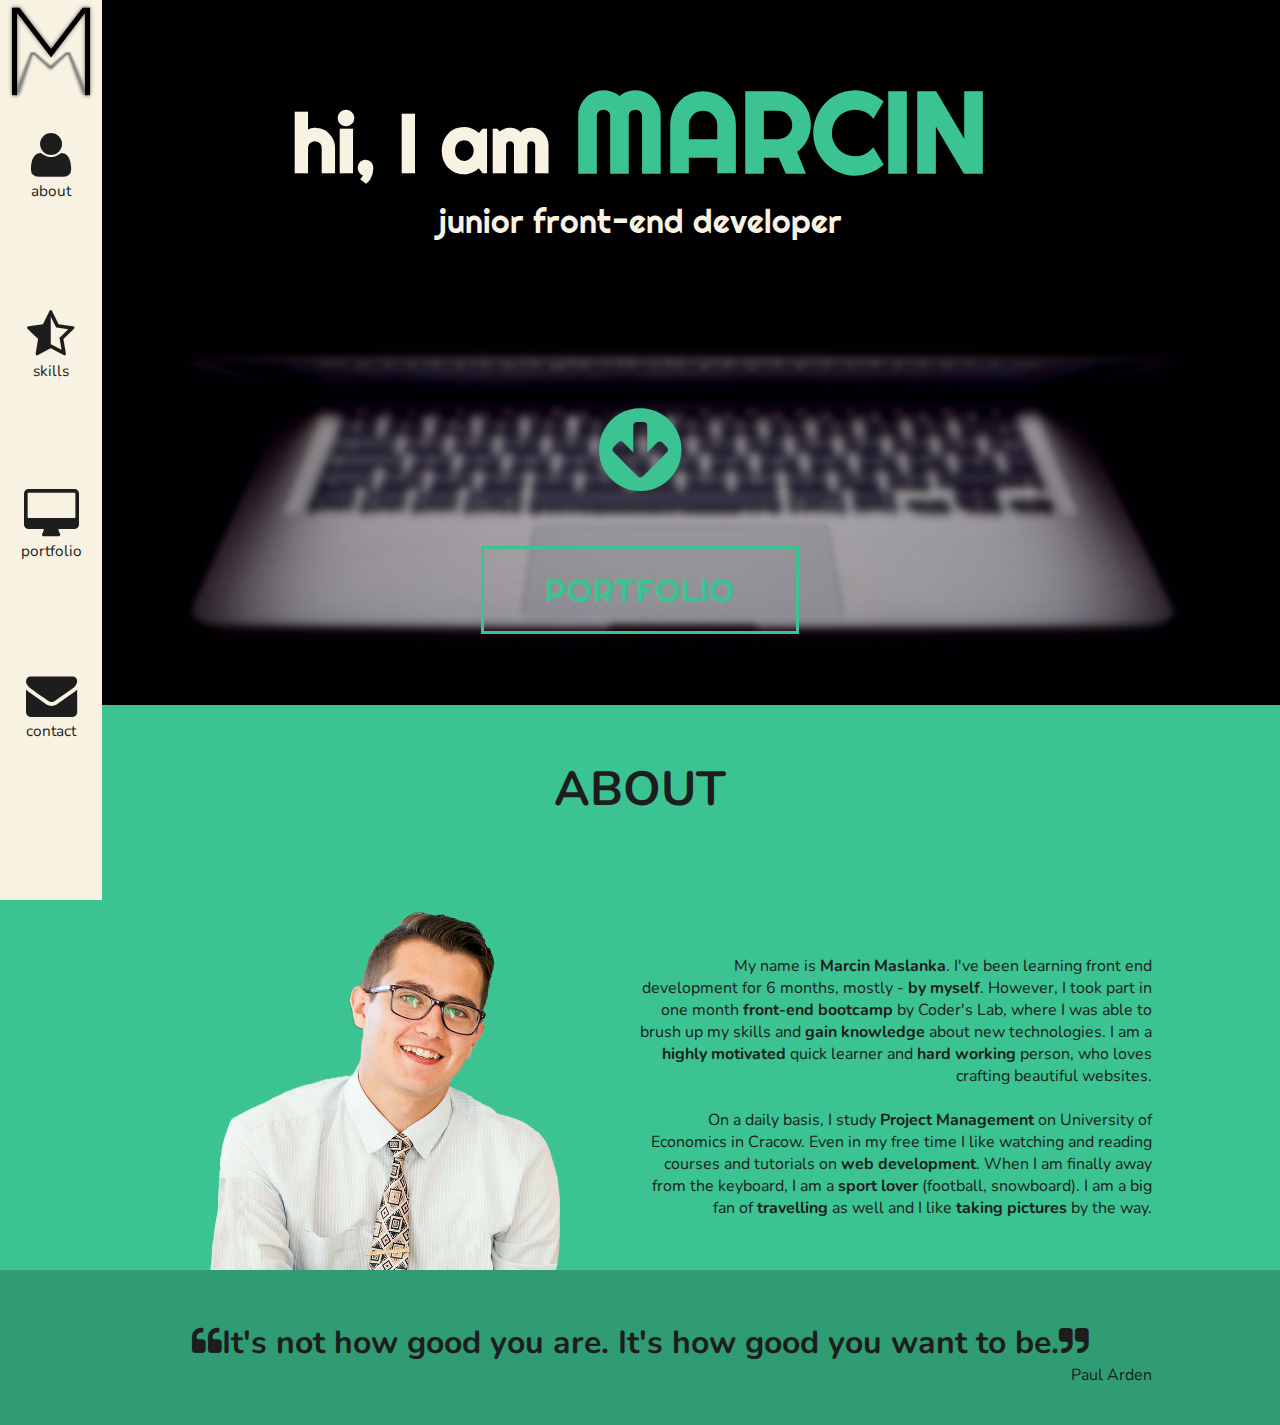
==== home.html @ 51ccf6ca "7 added header with navigation and about section" ====
<!DOCTYPE html>
<html lang="en">
<head>
    <meta charset="UTF-8">
    <title>Marcin Maslanka || Portfolio</title>
    <meta name="author" content="Marcin Maslanka">
    <meta name="description" content="My latest Portfolio website, where I want to show off my front-end development skills.">
    <meta name="keywords" content="front-end, web-design, portfolio, Poland, Cracow, HTML, CSS, javaScript, jQuery">
    <meta name="viewport" content="width=device-width, initial-scale=1.0">
    <link href='https://fonts.googleapis.com/css?family=Nunito:300|Righteous' rel='stylesheet' type='text/css'>
    <link  href="css/style.css" rel="stylesheet">
    <link href="css/font-awesome.min.css" rel="stylesheet">
    <script src="js/jquery-2.1.4.js" type="text/javascript"></script>
    <script src="js/app.js" type="text/javascript"></script>
</head>
<body>

    <nav class="nav-bar">
        <div class="main-logo"><a href="#top"><img src="assets/images/MMlogo.png"></a></div>
        <ul class="menu">
            <li><a href="#about"><i class="fa fa-user"></i>about</a></li>
            <li><a href="#skills"><i class="fa fa-star-half-o"></i>skills</a></li>
            <li><a href="#portfolio"><i class="fa fa-desktop"></i>portfolio</a></li>
            <li><a href="#contact"><i class="fa fa-envelope"></i>contact</a></li>
        </ul>
    </nav>

    <header class="hero" id="top">
        <div class="wrapper">
            <div class="main-header">
                <h1>hi, I am <span>Marcin</span></h1>
                <p>junior front-end developer</p>
                <a href="#about"><i class="fa fa-arrow-circle-down arrow-down"></i></a>
                <a href="#portfolio" class="portfolioBtn">portfolio</a>
            </div>
        </div>
    </header>

    <section class="about" id="about">
        <div class="wrapper">

            <div class="about-content">
                <h2>about</h2>
                <div class="about-flex">
                    <div class="about-image">
                        <img src="assets/images/marcin.png" alt="Marcin Maslanka">
                    </div>
                    <div class="about-text">
                        <p>My name is <strong>Marcin Maslanka</strong>. I've been learning front end development for 6 months, mostly - <strong>by myself</strong>. However, I took part in one month <strong>front-end bootcamp</strong> by Coder's Lab, where I was able to brush up my skills and <strong>gain knowledge</strong> about new technologies. I am a <strong>highly motivated</strong> quick learner and <strong>hard working</strong> person, who loves crafting beautiful websites.</p><br>
                        <p>On a daily basis, I study <strong>Project Management</strong> on University of Economics in Cracow. Even in my free time I like watching and reading courses and tutorials on <strong>web development</strong>. When I am finally away from the keyboard, I am a <strong>sport lover</strong> (football, snowboard). I am a big fan of <strong>travelling</strong> as well and I like <strong>taking pictures</strong> by the way.</p>
                    </div>
                </div>
            </div>

        </div>
        <div class="about-quote">
            <blockquote class="wrapper">
                <p>
                    <i class="fa fa-quote-left"></i>It's not how good you are. It's how good you want to be.<i class="fa fa-quote-right"></i>
                </p>
                <footer>Paul Arden</footer>
            </blockquote>
        </div>
    </section>


</body>
</html>
---- css/style.css ----
/*===== PARTIALS ======*/
/*! normalize.css v3.0.2 | MIT License | git.io/normalize */
/**
 * 1. Set default font family to sans-serif.
 * 2. Prevent iOS text size adjust after orientation change, without disabling
 *    user zoom.
 */
html {
  font-family: sans-serif;
  /* 1 */
  -ms-text-size-adjust: 100%;
  /* 2 */
  -webkit-text-size-adjust: 100%;
  /* 2 */
}

/**
 * Remove default margin.
 */
body {
  margin: 0;
}

/* HTML5 display definitions
   ========================================================================== */
/**
 * Correct `block` display not defined for any HTML5 element in IE 8/9.
 * Correct `block` display not defined for `details` or `summary` in IE 10/11
 * and Firefox.
 * Correct `block` display not defined for `main` in IE 11.
 */
article,
aside,
details,
figcaption,
figure,
footer,
header,
hgroup,
main,
menu,
nav,
section,
summary {
  display: block;
}

/**
 * 1. Correct `inline-block` display not defined in IE 8/9.
 * 2. Normalize vertical alignment of `progress` in Chrome, Firefox, and Opera.
 */
audio,
canvas,
progress,
video {
  display: inline-block;
  /* 1 */
  vertical-align: baseline;
  /* 2 */
}

/**
 * Prevent modern browsers from displaying `audio` without controls.
 * Remove excess height in iOS 5 devices.
 */
audio:not([controls]) {
  display: none;
  height: 0;
}

/**
 * Address `[hidden]` styling not present in IE 8/9/10.
 * Hide the `template` element in IE 8/9/11, Safari, and Firefox < 22.
 */
[hidden],
template {
  display: none;
}

/* Links
   ========================================================================== */
/**
 * Remove the gray background color from active links in IE 10.
 */
a {
  background-color: transparent;
}

/**
 * Improve readability when focused and also mouse hovered in all browsers.
 */
a:active,
a:hover {
  outline: 0;
}

/* Text-level semantics
   ========================================================================== */
/**
 * Address styling not present in IE 8/9/10/11, Safari, and Chrome.
 */
abbr[title] {
  border-bottom: 1px dotted;
}

/**
 * Address style set to `bolder` in Firefox 4+, Safari, and Chrome.
 */
b,
strong {
  font-weight: bold;
}

/**
 * Address styling not present in Safari and Chrome.
 */
dfn {
  font-style: italic;
}

/**
 * Address variable `h1` font-size and margin within `section` and `article`
 * contexts in Firefox 4+, Safari, and Chrome.
 */
h1 {
  font-size: 2em;
  margin: 0.67em 0;
}

/**
 * Address styling not present in IE 8/9.
 */
mark {
  background: #ff0;
  color: #000;
}

/**
 * Address inconsistent and variable font size in all browsers.
 */
small {
  font-size: 80%;
}

/**
 * Prevent `sub` and `sup` affecting `line-height` in all browsers.
 */
sub,
sup {
  font-size: 75%;
  line-height: 0;
  position: relative;
  vertical-align: baseline;
}

sup {
  top: -0.5em;
}

sub {
  bottom: -0.25em;
}

/* Embedded content
   ========================================================================== */
/**
 * Remove border when inside `a` element in IE 8/9/10.
 */
img {
  border: 0;
}

/**
 * Correct overflow not hidden in IE 9/10/11.
 */
svg:not(:root) {
  overflow: hidden;
}

/* Grouping content
   ========================================================================== */
/**
 * Address margin not present in IE 8/9 and Safari.
 */
figure {
  margin: 1em 40px;
}

/**
 * Address differences between Firefox and other browsers.
 */
hr {
  -moz-box-sizing: content-box;
  box-sizing: content-box;
  height: 0;
}

/**
 * Contain overflow in all browsers.
 */
pre {
  overflow: auto;
}

/**
 * Address odd `em`-unit font size rendering in all browsers.
 */
code,
kbd,
pre,
samp {
  font-family: monospace, monospace;
  font-size: 1em;
}

/* Forms
   ========================================================================== */
/**
 * Known limitation: by default, Chrome and Safari on OS X allow very limited
 * styling of `select`, unless a `border` property is set.
 */
/**
 * 1. Correct color not being inherited.
 *    Known issue: affects color of disabled elements.
 * 2. Correct font properties not being inherited.
 * 3. Address margins set differently in Firefox 4+, Safari, and Chrome.
 */
button,
input,
optgroup,
select,
textarea {
  color: inherit;
  /* 1 */
  font: inherit;
  /* 2 */
  margin: 0;
  /* 3 */
}

/**
 * Address `overflow` set to `hidden` in IE 8/9/10/11.
 */
button {
  overflow: visible;
}

/**
 * Address inconsistent `text-transform` inheritance for `button` and `select`.
 * All other form control elements do not inherit `text-transform` values.
 * Correct `button` style inheritance in Firefox, IE 8/9/10/11, and Opera.
 * Correct `select` style inheritance in Firefox.
 */
button,
select {
  text-transform: none;
}

/**
 * 1. Avoid the WebKit bug in Android 4.0.* where (2) destroys native `audio`
 *    and `video` controls.
 * 2. Correct inability to style clickable `input` types in iOS.
 * 3. Improve usability and consistency of cursor style between image-type
 *    `input` and others.
 */
button,
html input[type="button"],
input[type="reset"],
input[type="submit"] {
  -webkit-appearance: button;
  /* 2 */
  cursor: pointer;
  /* 3 */
}

/**
 * Re-set default cursor for disabled elements.
 */
button[disabled],
html input[disabled] {
  cursor: default;
}

/**
 * Remove inner padding and border in Firefox 4+.
 */
button::-moz-focus-inner,
input::-moz-focus-inner {
  border: 0;
  padding: 0;
}

/**
 * Address Firefox 4+ setting `line-height` on `input` using `!important` in
 * the UA stylesheet.
 */
input {
  line-height: normal;
}

/**
 * It's recommended that you don't attempt to style these elements.
 * Firefox's implementation doesn't respect box-sizing, padding, or width.
 *
 * 1. Address box sizing set to `content-box` in IE 8/9/10.
 * 2. Remove excess padding in IE 8/9/10.
 */
input[type="checkbox"],
input[type="radio"] {
  box-sizing: border-box;
  /* 1 */
  padding: 0;
  /* 2 */
}

/**
 * Fix the cursor style for Chrome's increment/decrement buttons. For certain
 * `font-size` values of the `input`, it causes the cursor style of the
 * decrement button to change from `default` to `text`.
 */
input[type="number"]::-webkit-inner-spin-button,
input[type="number"]::-webkit-outer-spin-button {
  height: auto;
}

/**
 * 1. Address `appearance` set to `searchfield` in Safari and Chrome.
 * 2. Address `box-sizing` set to `border-box` in Safari and Chrome
 *    (include `-moz` to future-proof).
 */
input[type="search"] {
  -webkit-appearance: textfield;
  /* 1 */
  -moz-box-sizing: content-box;
  -webkit-box-sizing: content-box;
  /* 2 */
  box-sizing: content-box;
}

/**
 * Remove inner padding and search cancel button in Safari and Chrome on OS X.
 * Safari (but not Chrome) clips the cancel button when the search input has
 * padding (and `textfield` appearance).
 */
input[type="search"]::-webkit-search-cancel-button,
input[type="search"]::-webkit-search-decoration {
  -webkit-appearance: none;
}

/**
 * Define consistent border, margin, and padding.
 */
fieldset {
  border: 1px solid #c0c0c0;
  margin: 0 2px;
  padding: 0.35em 0.625em 0.75em;
}

/**
 * 1. Correct `color` not being inherited in IE 8/9/10/11.
 * 2. Remove padding so people aren't caught out if they zero out fieldsets.
 */
legend {
  border: 0;
  /* 1 */
  padding: 0;
  /* 2 */
}

/**
 * Remove default vertical scrollbar in IE 8/9/10/11.
 */
textarea {
  overflow: auto;
}

/**
 * Don't inherit the `font-weight` (applied by a rule above).
 * NOTE: the default cannot safely be changed in Chrome and Safari on OS X.
 */
optgroup {
  font-weight: bold;
}

/* Tables
   ========================================================================== */
/**
 * Remove most spacing between table cells.
 */
table {
  border-collapse: collapse;
  border-spacing: 0;
}

td,
th {
  padding: 0;
}

body * {
  margin: 0;
  padding: 0;
  box-sizing: border-box;
}

body {
  color: #1d1d1d;
  font-family: "Nunito", sans-serif;
  font-size: 16px;
  text-align: center;
}

a {
  color: inherit;
  text-decoration: none;
}

.wrapper {
  margin: 0 auto;
  width: 80%;
  max-width: 1200px;
}

.hero {
  background: url("../assets/images/macbook-blur.jpg") no-repeat center;
  background-size: cover;
  background-attachment: fixed;
}

.main-header {
  font-size: 2rem;
  font-family: "Righteous", cursive;
  color: #F8F2E2;
  padding: 6% 0;
}

.main-header h1 {
  font-size: 5rem;
}

.main-header h1 span {
  color: #3BC391;
  font-size: 7rem;
  text-transform: uppercase;
}

.main-header .arrow-down {
  color: #3BC391;
  font-size: 6rem;
  display: block;
  margin: 10rem 0 3rem;
  transition: .2s;
}

.main-header .arrow-down:hover {
  color: #2f9c74;
  transition: .2s;
}

.portfolioBtn {
  padding: 2% 6%;
  display: inline-block;
  text-transform: uppercase;
  letter-spacing: 1px;
  position: relative;
  transition: all 0.3s;
  border: 3px solid #3BC391;
  color: #3BC391;
  overflow: hidden;
}

.portfolioBtn:after {
  content: '';
  z-index: -1;
  position: absolute;
  transition: all 0.3s;
  width: 100%;
  height: 0;
  top: 50%;
  left: 50%;
  background: #3BC391;
  opacity: 0;
  -webkit-transform: translateX(-50%) translateY(-50%) rotate(45deg);
  -ms-transform: translateX(-50%) translateY(-50%) rotate(45deg);
  transform: translateX(-50%) translateY(-50%) rotate(45deg);
}

.portfolioBtn:hover,
.portfolioBtn:active {
  color: #F8F2E2;
  z-index: 1;
}

.portfolioBtn:hover:after {
  height: 260%;
  opacity: 1;
}

.portfolioBtn:active:after {
  height: 400%;
  opacity: 1;
}

.nav-bar {
  color: #1d1d1d;
  background-color: #F8F2E2;
  height: 100vh;
  left: 0;
  position: fixed;
  top: 0;
  width: 8vw;
  z-index: 99999999;
}

.main-logo img {
  width: 100%;
}

.menu {
  list-style-type: none;
  padding: 0;
  margin: 0;
}

.menu .fa {
  display: block;
  font-size: 4vw;
  padding-top: 20%;
}

.menu li {
  height: 20vh;
}

.menu li a {
  display: block;
  font-size: 1.2vw;
  height: 100%;
}

.about {
  background-color: #3BC391;
}

.about h2 {
  color: #1d1d1d;
  font-size: 3rem;
  margin: 0;
  padding: 5% 0;
  text-transform: uppercase;
}

.about-flex {
  display: flex;
  flex-direction: row;
  margin-top: 8%;
  justify-content: space-between;
}

.about-image {
  width: 40%;
  position: relative;
  text-align: center;
}

.about-image img {
  max-width: 350px;
  position: absolute;
  bottom: 0;
  left: 20%;
}

.about-text {
  width: 50%;
  text-align: right;
  padding-bottom: 5%;
}

.about-quote {
  font-size: 2rem;
  font-weight: bolder;
  background-color: #2f9c74;
  padding: 4% 0 3%;
  width: 100%;
}

.about-quote p {
  display: inline-block;
}

.about-quote footer {
  font-size: 1rem;
  font-weight: normal;
  text-align: right;
}

/*# sourceMappingURL=style.css.map */
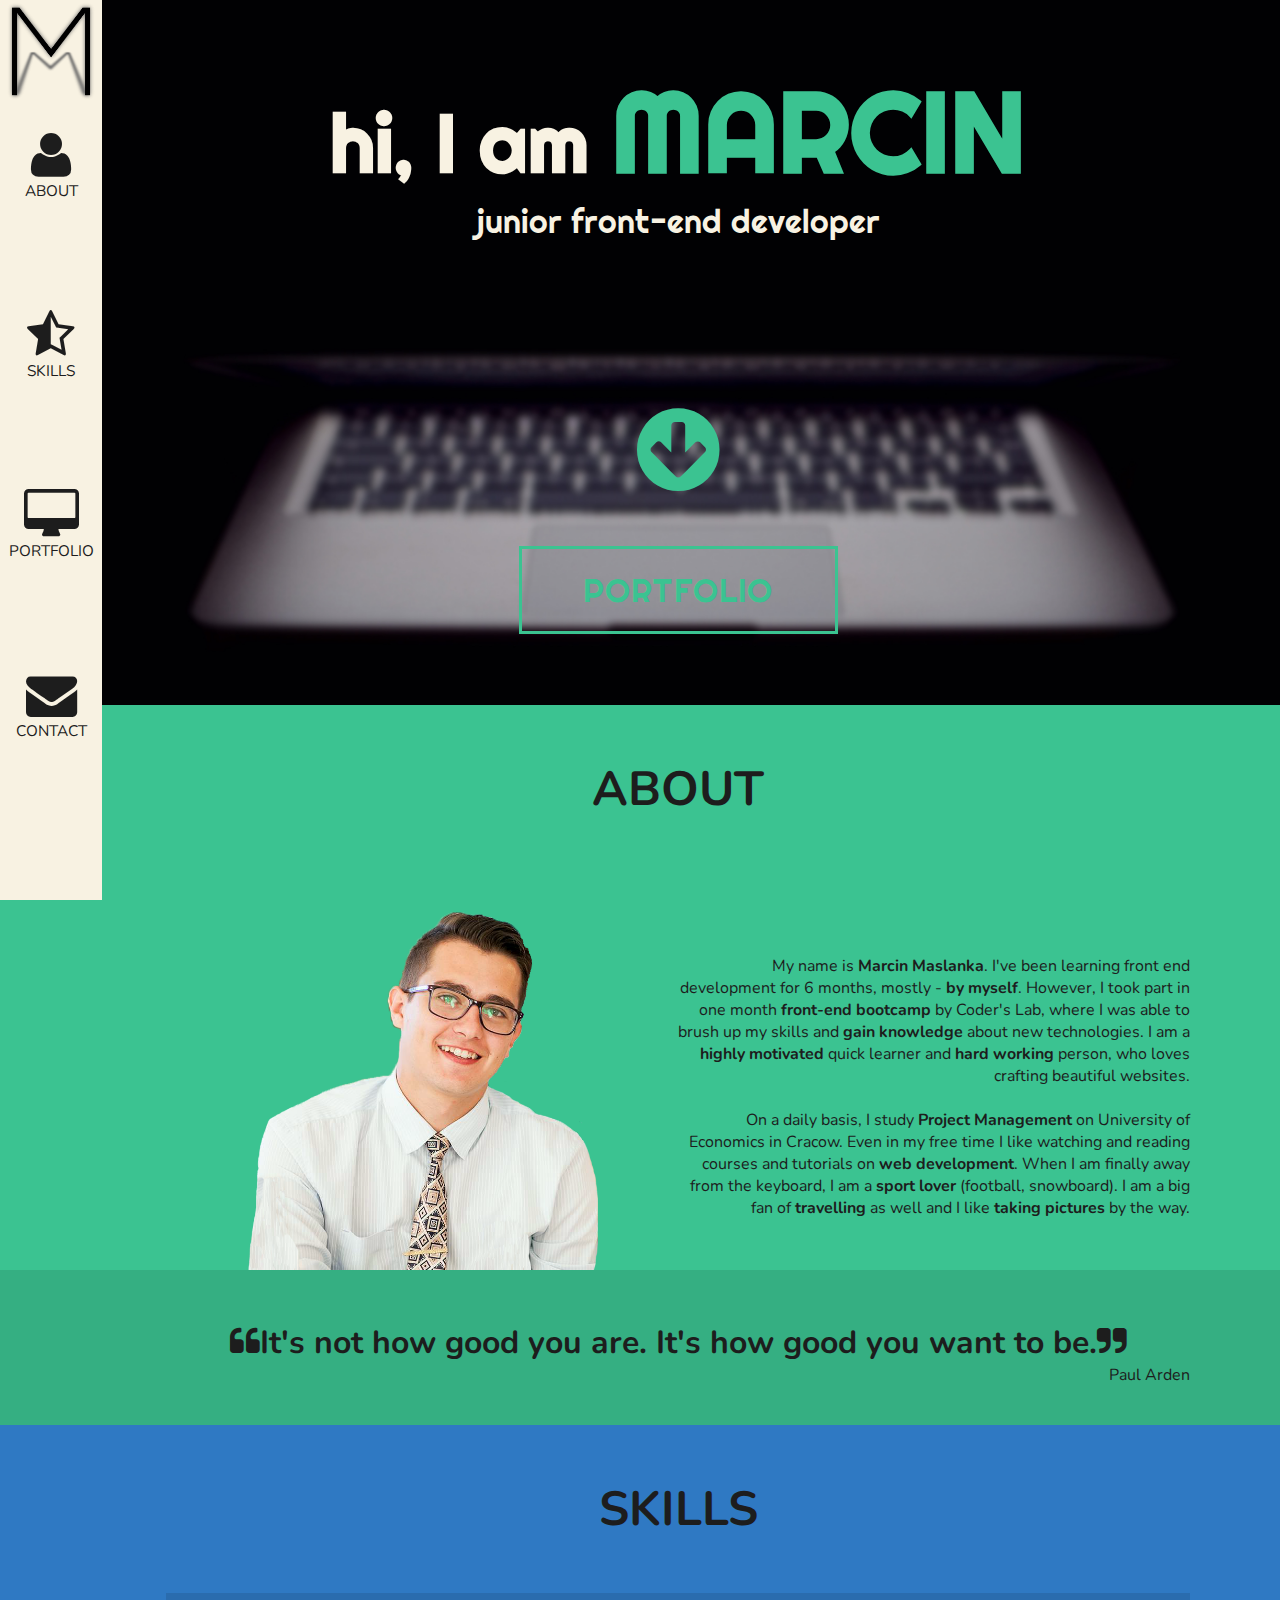
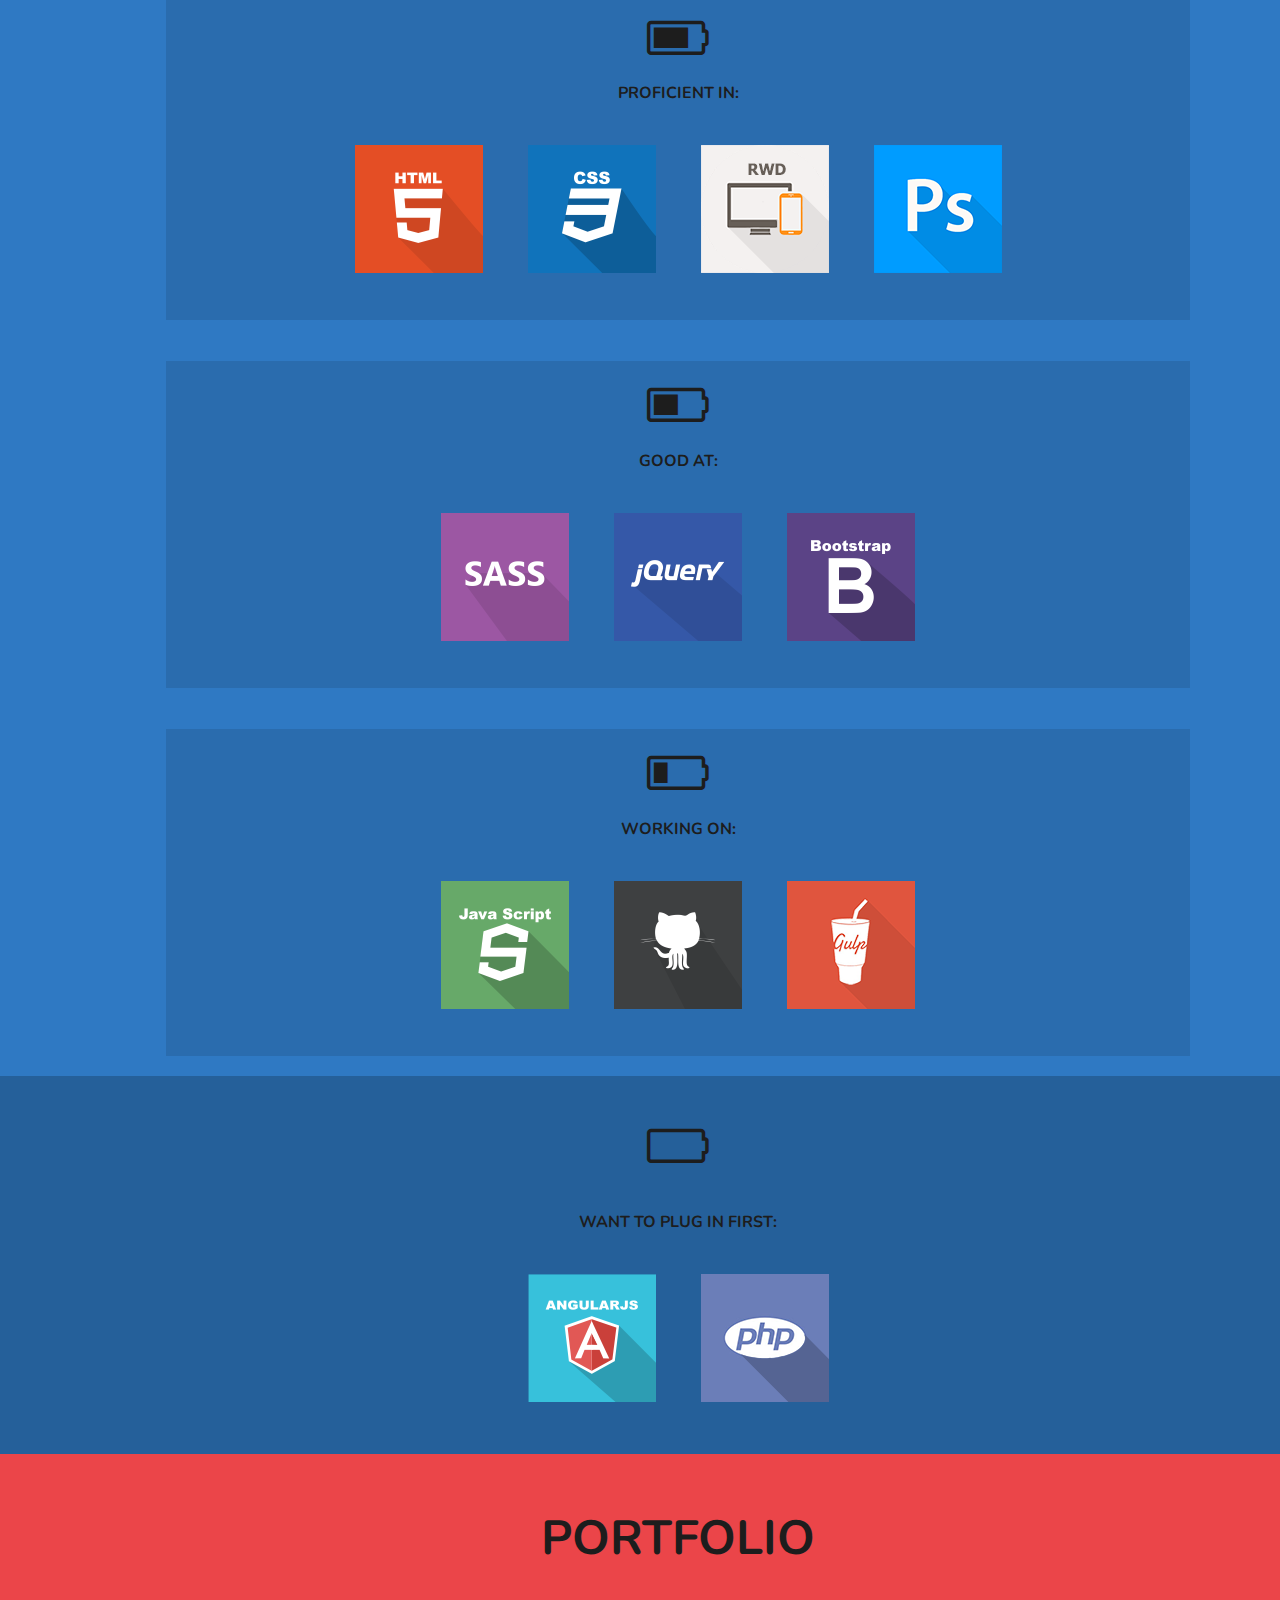
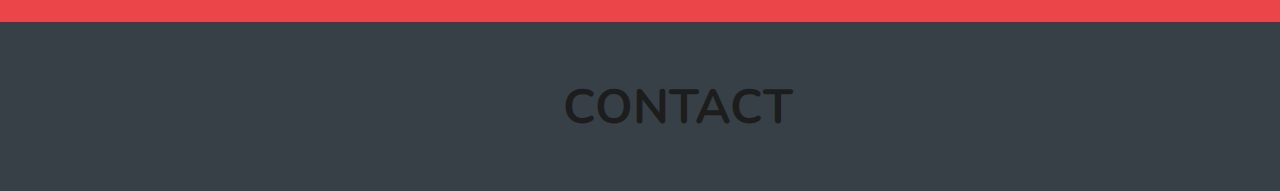
==== commit ded887cd: "8 added skills section markup and styles" ====
--- a/home.html
+++ b/home.html
@@ -18,10 +18,10 @@
     <nav class="nav-bar">
         <div class="main-logo"><a href="#top"><img src="assets/images/MMlogo.png"></a></div>
         <ul class="menu">
-            <li><a href="#about"><i class="fa fa-user"></i>about</a></li>
-            <li><a href="#skills"><i class="fa fa-star-half-o"></i>skills</a></li>
-            <li><a href="#portfolio"><i class="fa fa-desktop"></i>portfolio</a></li>
-            <li><a href="#contact"><i class="fa fa-envelope"></i>contact</a></li>
+            <li data-color="#3BC391"><a href="#about"><i class="fa fa-user"></i>about</a></li>
+            <li data-color="#2f79c3"><a href="#skills"><i class="fa fa-star-half-o"></i>skills</a></li>
+            <li data-color="#eb4549"><a href="#portfolio"><i class="fa fa-desktop"></i>portfolio</a></li>
+            <li data-color="#374047"><a href="#contact"><i class="fa fa-envelope"></i>contact</a></li>
         </ul>
     </nav>
 
@@ -38,7 +38,6 @@
 
     <section class="about" id="about">
         <div class="wrapper">
-
             <div class="about-content">
                 <h2>about</h2>
                 <div class="about-flex">
@@ -51,7 +50,6 @@
                     </div>
                 </div>
             </div>
-
         </div>
         <div class="about-quote">
             <blockquote class="wrapper">
@@ -63,6 +61,74 @@
         </div>
     </section>
 
+    <section class="skills" id="skills">
+        <div class="wrapper">
+            <div class="skills-content">
+                <h2>skills</h2>
+            </div>
+            <div class="skills-flex">
+                <div class="skills-set">
+                    <div class="skills-headline">
+                        <i class="fa fa-battery-three-quarters"></i>
+                        <p>proficient in:</p>
+                    </div>
+                    <div class="skills-images">
+                        <img src="assets/images/html.png">
+                        <img src="assets/images/css.png">
+                        <img src="assets/images/rwd.png">
+                        <img src="assets/images/ps.png">
+                    </div>
+                </div>
+                <div class="skills-set">
+                    <div class="skills-headline">
+                        <i class="fa fa-battery-half"></i>
+                        <p>good at:</p>
+                    </div>
+                    <div class="skills-images">
+                        <img src="assets/images/sass.png">
+                        <img src="assets/images/jquery.png">
+                        <img src="assets/images/boostrap.png">
+                    </div>
+                </div>
+                <div class="skills-set">
+                    <div class="skills-headline">
+                        <i class="fa fa-battery-quarter"></i>
+                        <p>working on:</p>
+                    </div>
+                    <div class="skills-images">
+                        <img src="assets/images/javascript.png">
+                        <img src="assets/images/github.png">
+                        <img src="assets/images/gulp.png">
+                    </div>
+                </div>
+            </div>
+        </div>
+        <div class="skills-bar-future">
+            <div class="wrapper">
+                <div class="skills-future">
+                    <p><i class="fa fa-battery-0"></i><p>want to plug in first:</p>
+                    <img src="assets/images/angular.png">
+                    <img src="assets/images/php.png">
+                </div>
+            </div>
+        </div>
+    </section>
+
+    <section class="portfolio" id="portfolio">
+        <div class="wrapper">
+            <div class="portfolio-flex">
+                <h2>portfolio</h2>
+            </div>
+        </div>
+    </section>
+
+    <section class="contact" id="contact">
+        <div class="wrapper">
+            <div class="contact-flex">
+                <h2>contact</h2>
+            </div>
+        </div>
+    </section>
 
 </body>
 </html>--- a/css/style.css
+++ b/css/style.css
@@ -416,7 +416,7 @@
 }
 
 .wrapper {
-  margin: 0 auto;
+  margin: 0 7% 0 13%;
   width: 80%;
   max-width: 1200px;
 }
@@ -507,6 +507,7 @@
   height: 100vh;
   left: 0;
   position: fixed;
+  text-transform: uppercase;
   top: 0;
   width: 8vw;
   z-index: 99999999;
@@ -532,12 +533,32 @@
   height: 20vh;
 }
 
+.menu a[href$="about"] i:hover {
+  color: #3BC391;
+}
+
+.menu a[href$="skills"] i:hover {
+  color: #2f79c3;
+}
+
+.menu a[href$="portfolio"] i:hover {
+  color: #eb4549;
+}
+
+.menu a[href$="contact"] i:hover {
+  color: #374047;
+}
+
 .menu li a {
   display: block;
   font-size: 1.2vw;
   height: 100%;
 }
 
+.active {
+  background-color: red;
+}
+
 .about {
   background-color: #3BC391;
 }
@@ -553,33 +574,33 @@
 .about-flex {
   display: flex;
   flex-direction: row;
+  justify-content: space-between;
   margin-top: 8%;
-  justify-content: space-between;
 }
 
 .about-image {
+  position: relative;
   width: 40%;
-  position: relative;
   text-align: center;
 }
 
 .about-image img {
-  max-width: 350px;
-  position: absolute;
   bottom: 0;
   left: 20%;
+  position: absolute;
+  max-width: 350px;
 }
 
 .about-text {
+  padding-bottom: 5%;
   width: 50%;
   text-align: right;
-  padding-bottom: 5%;
 }
 
 .about-quote {
+  background-color: #35af82;
   font-size: 2rem;
   font-weight: bolder;
-  background-color: #2f9c74;
   padding: 4% 0 3%;
   width: 100%;
 }
@@ -594,4 +615,83 @@
   text-align: right;
 }
 
+.skills {
+  background-color: #2f79c3;
+}
+
+.skills h2 {
+  color: #1d1d1d;
+  font-size: 3rem;
+  margin: 0;
+  padding: 5% 0;
+  text-transform: uppercase;
+}
+
+.skills-flex {
+  display: flex;
+  flex-direction: column;
+  justify-content: space-between;
+}
+
+.skills-headline i,
+.skills-future i {
+  font-size: 3rem;
+}
+
+.skills-headline p,
+.skills-future p {
+  text-transform: uppercase;
+  font-weight: bolder;
+  padding: 2% 0;
+}
+
+.skills-set {
+  background-color: #2a6cae;
+  margin: 2% 0;
+  padding: 2% 0;
+}
+
+.skills-set:first-child {
+  margin-top: 0;
+}
+
+.skills img {
+  display: inline-block;
+  margin: 2%;
+}
+
+.skills-bar-future {
+  background-color: #25609a;
+  padding: 2% 0;
+}
+
+.skills-future p {
+  text-transform: uppercase;
+  font-weight: bolder;
+}
+
+.portfolio {
+  background-color: #eb4549;
+}
+
+.portfolio h2 {
+  color: #1d1d1d;
+  font-size: 3rem;
+  margin: 0;
+  padding: 5% 0;
+  text-transform: uppercase;
+}
+
+.contact {
+  background-color: #374047;
+}
+
+.contact h2 {
+  color: #1d1d1d;
+  font-size: 3rem;
+  margin: 0;
+  padding: 5% 0;
+  text-transform: uppercase;
+}
+
 /*# sourceMappingURL=style.css.map */
